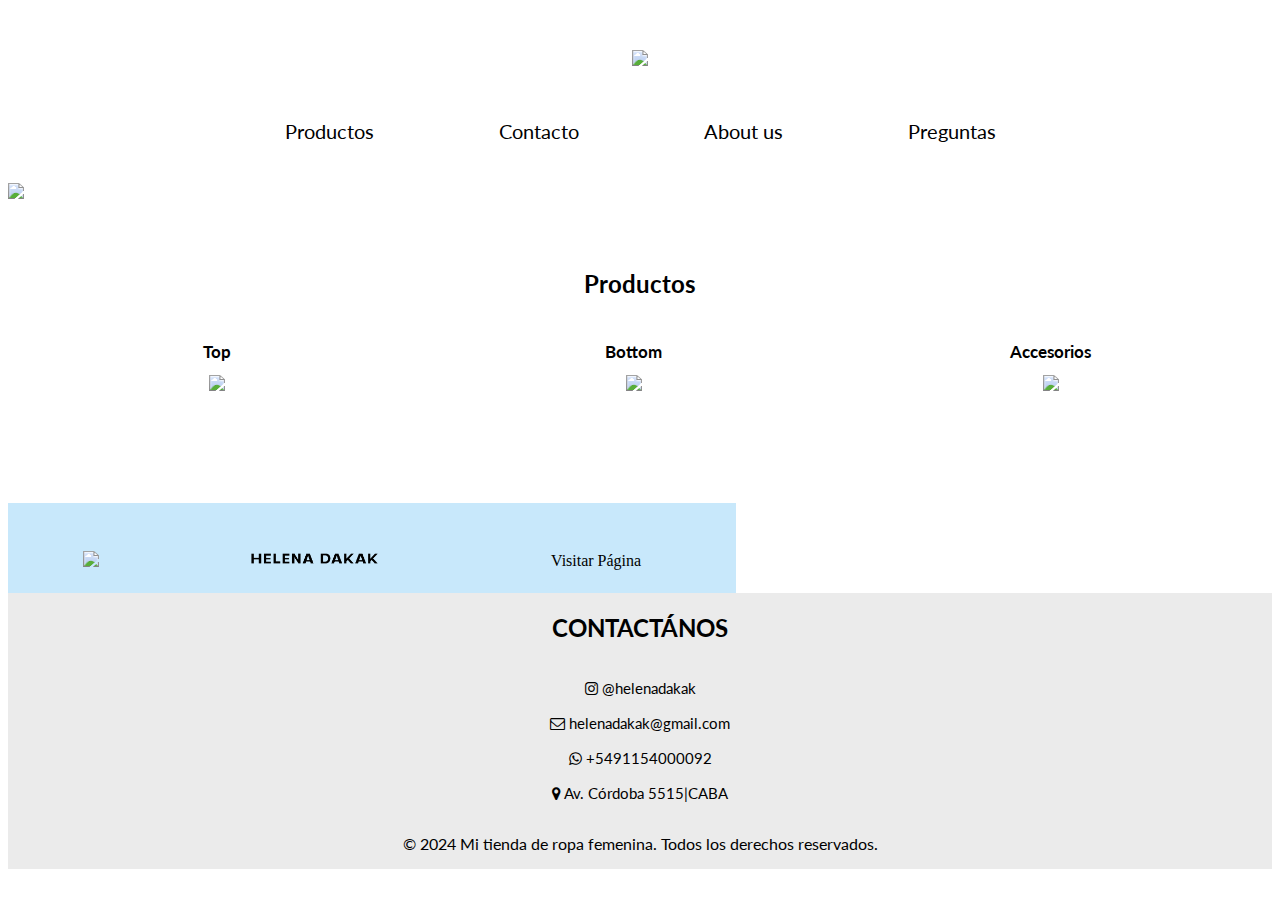
==== index.html @ cd058333 "Add files via upload" ====
<!doctype html>
<html>
<head>
<meta charset="utf-8">
            
<title>Helena Dakak</title>

    <meta name="viewport" content="width=device=width, initial scale=1.0">
    <link rel="preconnect" href="https://fonts.googleapis.com">
    <link rel="preconnect" href="https://fonts.gstatic.com" crossorigin>
    <link href="https://fonts.googleapis.com/css2?family=Lato:ital,wght@0,100;0,300;0,400;0,700;0,900;1,100;1,300;1,400;1,700;1,900&display=swap" rel="stylesheet">
    <link rel="stylesheet" href="https://cdnjs.cloudflare.com/ajax/libs/font-awesome/4.7.0/css/font-awesome.min.css">
    <link rel="stylesheet" href="estilo.css">
</head>

<body>
        <header>
		<img class="logo" src="galeria/helenadakak.png">

        <a href="#" id="icono" onclick="MiFuncion()">
        <i class="fa fa-bars" aria-hidden="true"></i>
        </a>

        <nav id="navegador" class=" ">
        <a href="#Productos"> Productos </a>
        <a href="#Contacto"> Contacto </a>
        <a href="aboutus.html">About us </a>
        <a href="formulario.html">Preguntas</a>
        </nav>
        </header>

        <section>
            <div class="banner">
                <picture>
                    <source media="(min-width: 768px)" srcset="galeria/imprincipal.jpeg"> 
                <img class="banner" src="galeria/prinicpal.jpeg">
                </picture>
                </div>
        </section>
    
                <div class="contenedor" id="Productos">
                    <h2>Productos</h2>
                    <div class="caja3columnas">
                        <a href="top.html"><h2>Top</h2>
                        <img class="camisainicio" src="galeria/camisa.jpeg"> </a>
                    </div>
                    <div class="caja3columnas">
                        <a href="bottom.html"><h2>Bottom</h2>
                        <img class="pollerasinicio" src="galeria/pollera1.jpeg"> </a>
                    </div>
                    <div class="caja3columnas">
                        <a href="accesorios.html"><h2>Accesorios</h2>
                        <img class= "collarinicio" src="galeria/cartera01.jpeg"></a>
                </div> 

                <section>
                    <iframe class="cajaanuncio" src="anuncio.html"
                            scrolling="no" frameborder="0"></iframe>
                    </section>
               
                </main>
            <footer>
                <div class="contenedor2">
                    <h2> CONTACTÁNOS </h2>
                <div id="Contacto">
                 <p> <a href= "https://www.instagram.com/vitaportfolio_/" target="_blank"> <i class="fa fa-instagram" aria-hidden="true">  </i> @helenadakak </a></p>
                    
                  <p> <a href="mailto:vpasqu@palermo.edu?Subject=Consulta%20helenadakak%20BA" target="_blank"> <i class="fa fa-envelope-o" aria-hidden="true"> </i> helenadakak@gmail.com </a></p>
                    
                  <p> <a href="https://wa.me/3875005084" target="_blank"> <i class="fa fa-whatsapp" aria-hidden="true"> </i> +5491154000092 </a></p>
                
                  <p> <a href="https://maps.apple.com/?address=Avenida%20C%C3%B3rdoba%205515,%20C1414%20Buenos%20Aires,%20CABA,%20Argentina&ll=-34.587780,-58.439486&q=Avenida%20C%C3%B3rdoba%205515&_ext=EiYp1okVjs9LQcAx5v/V2vM4TcA5WLTvMalKQcBB3gy3TI43TcBQBA%3D%3D" target="_blank"> <i class="fa fa-map-marker" aria-hidden="true"></i> Av. Córdoba 5515|CABA </a></p>
                    </div>

                    </div>
                </footer>
                
        
            <footer>
                <p>&copy; 2024 Mi tienda de ropa femenina. Todos los derechos reservados.</p>
            </footer>
            <script>

                document.getElementById('icono').addEventListener('click', function() {
                    document.getElementById('navegador').classList.toggle('mostrarmenu');
                });
            </script>
        </body>
    </html>
---- estilo.css ----
@charset "utf-8";
/* CSS Document */
.lato-thin {
  font-family: "Lato", sans-serif;
  font-weight: 100;
  font-style: normal;
}

.lato-light {
  font-family: "Lato", sans-serif;
  font-weight: 300;
  font-style: normal;
}

.lato-regular {
  font-family: "Lato", sans-serif;
  font-weight: 400;
  font-style: normal;
}

.lato-bold {
  font-family: "Lato", sans-serif;
  font-weight: 700;
  font-style: normal;
}

.lato-black {
  font-family: "Lato", sans-serif;
  font-weight: 900;
  font-style: normal;
}

.lato-thin-italic {
  font-family: "Lato", sans-serif;
  font-weight: 100;
  font-style: italic;
}

.lato-light-italic {
  font-family: "Lato", sans-serif;
  font-weight: 300;
  font-style: italic;
}

.lato-regular-italic {
  font-family: "Lato", sans-serif;
  font-weight: 400;
  font-style: italic;
}

.lato-bold-italic {
  font-family: "Lato", sans-serif;
  font-weight: 700;
  font-style: italic;
}

.lato-black-italic {
  font-family: "Lato", sans-serif;
  font-weight: 900;
  font-style: italic;
}
.logo {width: 250px;margin-top: 30px;margin-bottom: 50px;}
header {text-align: center; margin: 20px;}
.banner img { text-align: center; margin-top: 40px; display: block; margin-left: auto ; margin-bottom: 50px;width: 100%;}
.banner video{text-align: center;margin-top: 40px;display: block;margin-left: auto;margin-bottom: 50px;width: 100%;}
html {scroll-behavior: smooth}

body {background-color: #ffffff; font-family:"Lato"}

nav{display: none;}
nav a {color: #000000; font-size: 20px; margin: 60px; text-align: center; text-decoration: none;}
nav ul li {display: inline-block}

nav a:hover {color: #e7e7e7; transition: all 1s}

.contenedor, .contenedor2 {display: flex; flex-flow: wrap;text-align: center;}
.contenedor2 h2 {width: 100%; text-align: center}
#Contacto{width: 100%;text-align: center;}


.caja3columnas {color: #000000; font-family: "Lato"; font-size: 11px; text-align: center; margin-bottom: 100px; padding: 10px; text-decoration: none; width: 33%; box-sizing: border-box; position: relative}

.caja3columnas a {text-decoration: none; color: #000000;  display: block}

.camisainicio {width: 100%}
.pollerasinicio {width: 100%}
.collarinicio {width: 100%}

footer {background-color: #ebebeb; text-align: center; width: 100%;}
footer a {color: #000000; text-decoration: none; font-size: 15px;text-align: center;width: 100px;}

img{max-width: 100%;}

.titulo{text-align: center;margin-top: 35px;margin-bottom: 5px;}
.titulo img{width: 8%;}
.titulo2 {text-align: center;margin-top: 35px;margin-bottom: 5px;}
.titulo2 img{width: 14%;}
.titulo3 {text-align: center;margin-top: 35px;margin-bottom: 5px;}
.tutulo3 img {width: 18%;}
.titulo4 {text-align: center;margin-top: 35px;margin-bottom: 5px;}
.titulo4 img {width: 17%;}

.prev {color: #ffffff !important ;position: absolute; top: 40%;font-size:30px;left:15px}
.next {color: #ffffff !important ;position: absolute; top: 40%;font-size:30px;right: 35px}
.mostrarmenu{display:block;}
#icono{position: absolute;right: 10px;}

.caja3columnas .boton{color: #ffffff;background-color: #000000;text-align: center;text-decoration: none;padding: 6px;border-radius: 15px;}
.contenedor3 {max-width: 1000px;}
h2 {width: 100%; text-align: center;}
h3 {width: 100%; text-align: left;}
.cajaanuncio {width: 728px; height: 90px; display: block; margin: auto; text-align: center;}  

form {margin: auto; width: 30%}
.nombre {text-align: center; color:#000000; margin-bottom: 10px}
.boton2 {background-color:#000000; color: white; margin: 10px; margin-left: 150px; text-decoration: none; padding: 6px; border-radius: 15px}
.boton2:hover {background-color: white; color:#000000; transition: all 1s}
.contenedor3 {max-width: 1000px}


@media (max-width: 480px){
	#icono {display: block; position: absolute; right: 10px; top: 65px}
	header {display: block}
	nav {display: none} 
	.mostrarmenu {display: block; }
	.caja3columnas {width: 100%}
	.caja2columnas {width: 100%}
	.topsinicio {width: 98%}
	.pollersinicio {width: 98%}
	.pantalonesinicio {width: 98%}
	.cajaanuncio {width: 300px; height: 250px}
	nav a {display: block}
  .navegador{display: none;}
  .navegador.mostrarmenu{display: flex;}
  .cajaanuncio {width: 300px; height: 600px}
  form {width: 70 px;}
}

  /* Mostrar la barra de navegación y ocultar el ícono en pantallas grandes */
@media (min-width: 1024px) {
  nav {
      display: block;text-align: center;}
  #icono{display: none;}
  
}
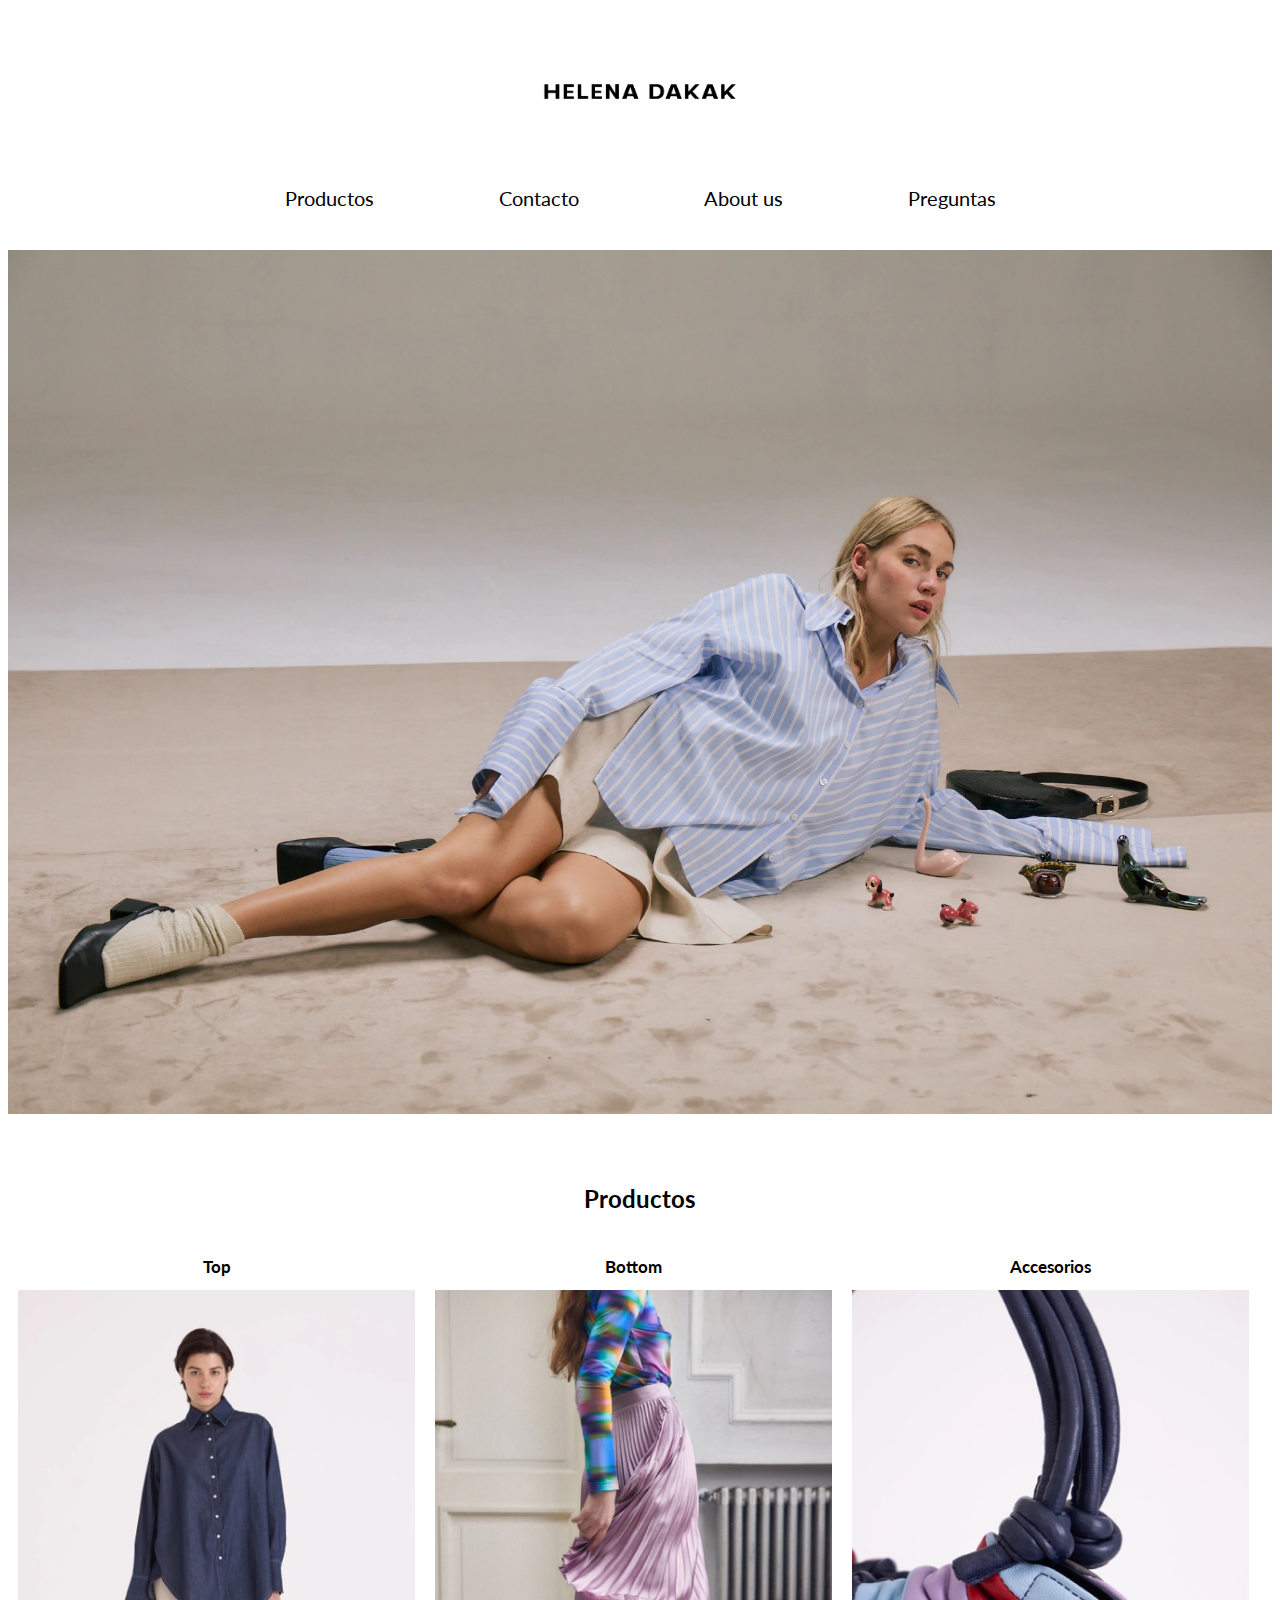
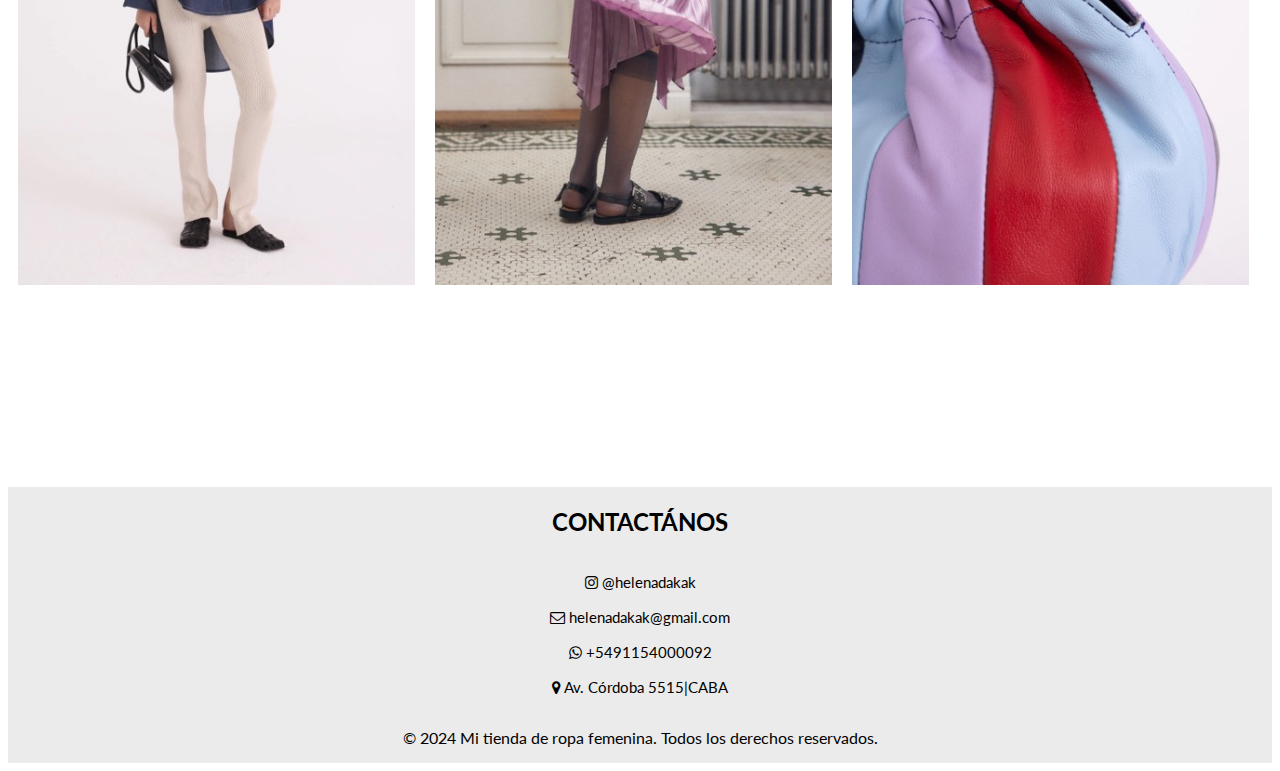
==== commit 9ae6bcb9: "Add files via upload" ====
--- a/index.html
+++ b/index.html
@@ -54,7 +54,7 @@
                 </div> 
 
                 <section>
-                    <iframe class="cajaanuncio" src="anuncio.html"
+                    <iframe class="cajaanuncio" src="https://simongallardo.github.io/anuncio.html"
                             scrolling="no" frameborder="0"></iframe>
                     </section>
                
--- a/estilo.css
+++ b/estilo.css
@@ -110,13 +110,12 @@
 h2 {width: 100%; text-align: center;}
 h3 {width: 100%; text-align: left;}
 .cajaanuncio {width: 728px; height: 90px; display: block; margin: auto; text-align: center;}  
-
 form {margin: auto; width: 30%}
 .nombre {text-align: center; color:#000000; margin-bottom: 10px}
 .boton2 {background-color:#000000; color: white; margin: 10px; margin-left: 150px; text-decoration: none; padding: 6px; border-radius: 15px}
 .boton2:hover {background-color: white; color:#000000; transition: all 1s}
 .contenedor3 {max-width: 1000px}
-
+section {width: 100%;}
 
 @media (max-width: 480px){
 	#icono {display: block; position: absolute; right: 10px; top: 65px}
@@ -128,7 +127,6 @@
 	.topsinicio {width: 98%}
 	.pollersinicio {width: 98%}
 	.pantalonesinicio {width: 98%}
-	.cajaanuncio {width: 300px; height: 250px}
 	nav a {display: block}
   .navegador{display: none;}
   .navegador.mostrarmenu{display: flex;}
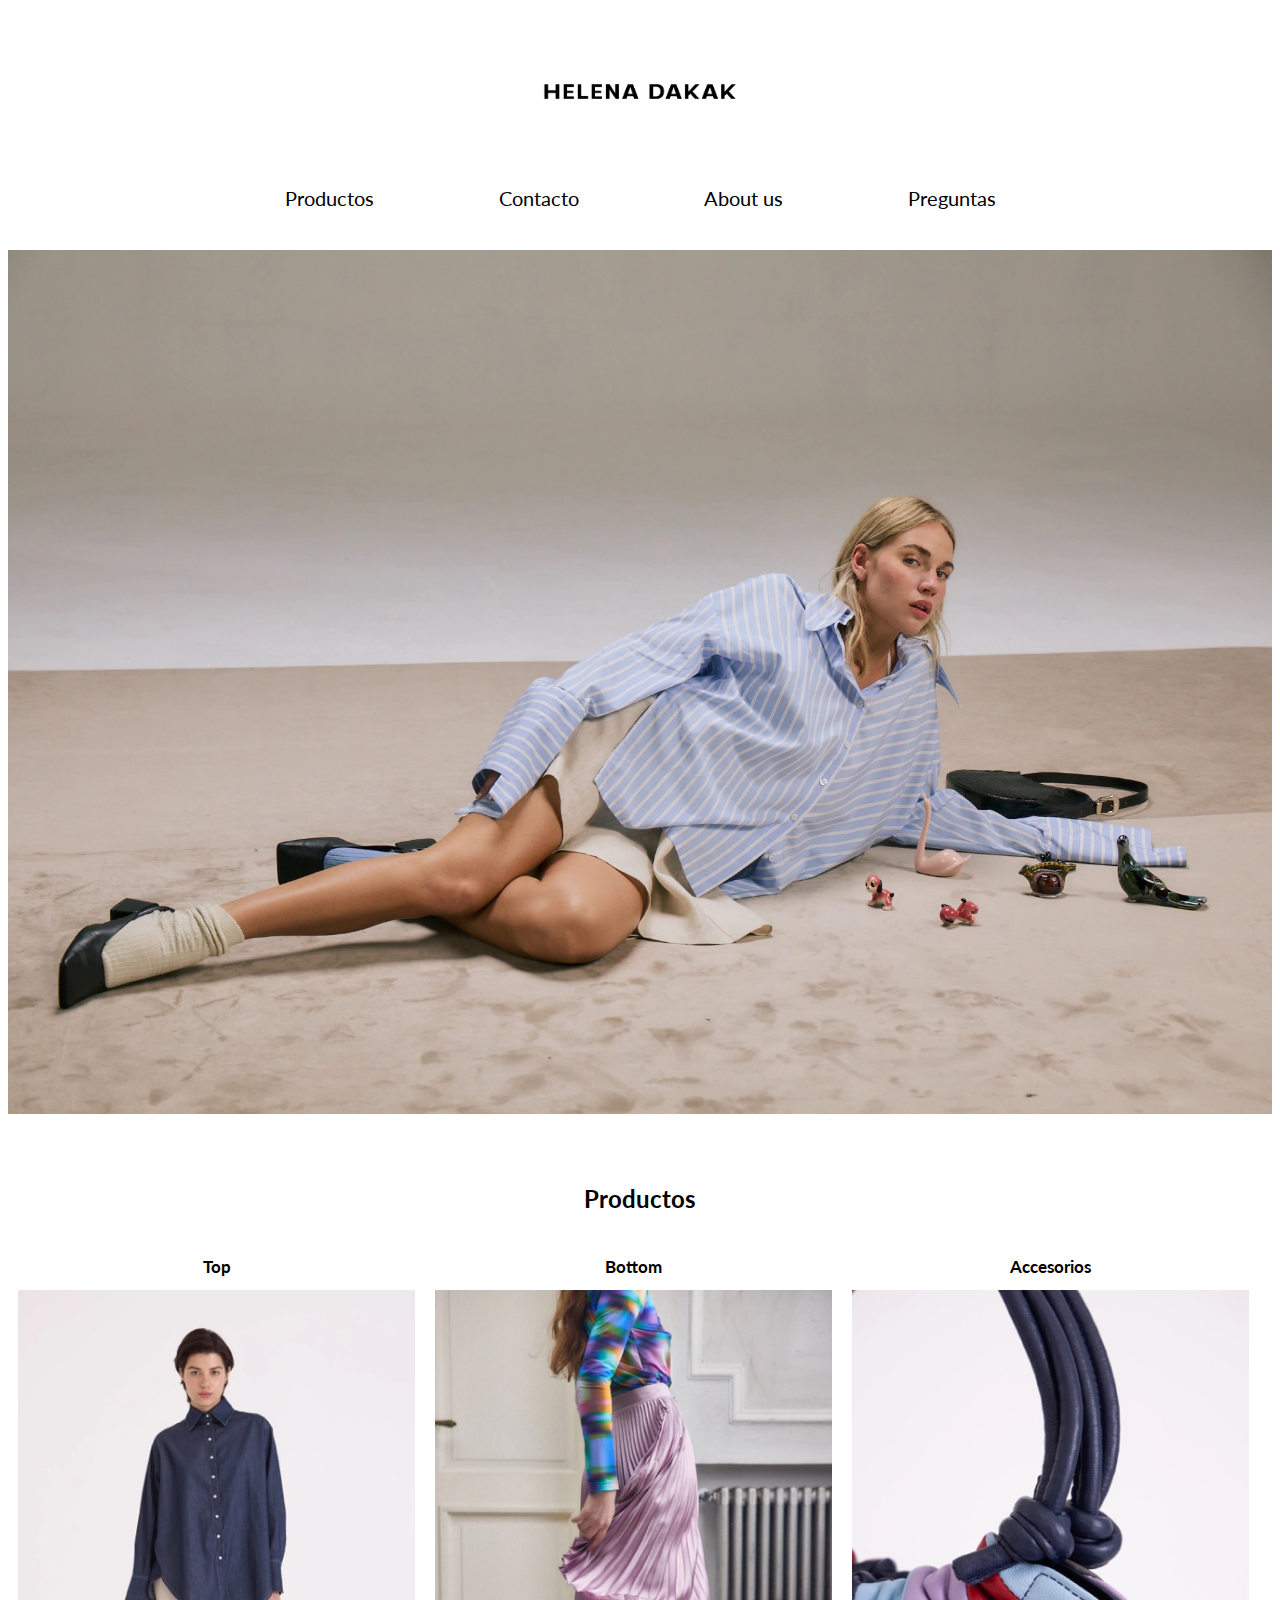
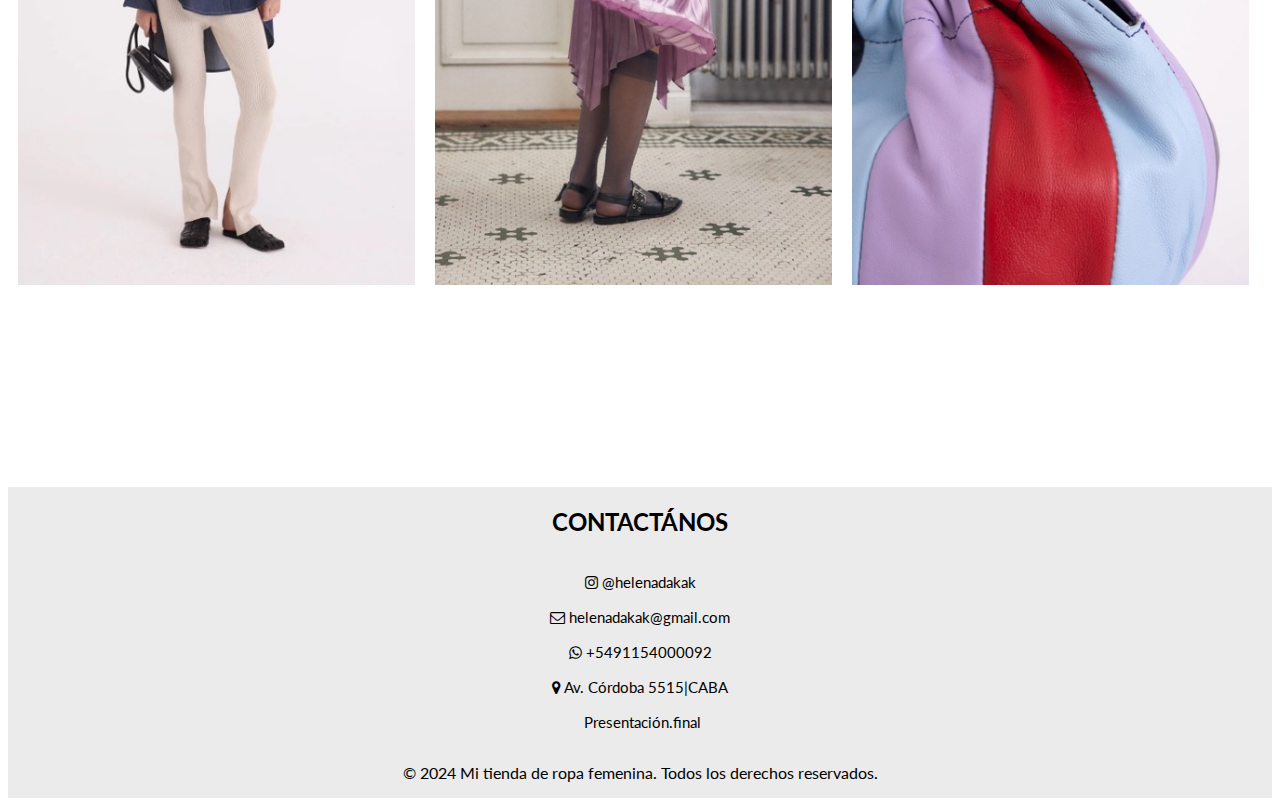
==== commit 2f2fceaa: "Add files via upload" ====
--- a/index.html
+++ b/index.html
@@ -5,7 +5,7 @@
             
 <title>Helena Dakak</title>
 
-    <meta name="viewport" content="width=device=width, initial scale=1.0">
+    <meta name="viewport" content="width=device=width, initial-scale=1.0">
     <link rel="preconnect" href="https://fonts.googleapis.com">
     <link rel="preconnect" href="https://fonts.gstatic.com" crossorigin>
     <link href="https://fonts.googleapis.com/css2?family=Lato:ital,wght@0,100;0,300;0,400;0,700;0,900;1,100;1,300;1,400;1,700;1,900&display=swap" rel="stylesheet">
@@ -70,6 +70,7 @@
                   <p> <a href="https://wa.me/3875005084" target="_blank"> <i class="fa fa-whatsapp" aria-hidden="true"> </i> +5491154000092 </a></p>
                 
                   <p> <a href="https://maps.apple.com/?address=Avenida%20C%C3%B3rdoba%205515,%20C1414%20Buenos%20Aires,%20CABA,%20Argentina&ll=-34.587780,-58.439486&q=Avenida%20C%C3%B3rdoba%205515&_ext=EiYp1okVjs9LQcAx5v/V2vM4TcA5WLTvMalKQcBB3gy3TI43TcBQBA%3D%3D" target="_blank"> <i class="fa fa-map-marker" aria-hidden="true"></i> Av. Córdoba 5515|CABA </a></p>
+                  <p> <a href="https://vitapasquale.github.io/presentacion" target="_blank"> <i class="fa fa-presentacion" aria-hidden="true">  </i> Presentación.final</a></p>
                     </div>
 
                     </div>
--- a/estilo.css
+++ b/estilo.css
@@ -99,6 +99,7 @@
 .tutulo3 img {width: 18%;}
 .titulo4 {text-align: center;margin-top: 35px;margin-bottom: 5px;}
 .titulo4 img {width: 17%;}
+.titulo5 {text-align: left; font-size: 18px;}
 
 .prev {color: #ffffff !important ;position: absolute; top: 40%;font-size:30px;left:15px}
 .next {color: #ffffff !important ;position: absolute; top: 40%;font-size:30px;right: 35px}
@@ -106,16 +107,55 @@
 #icono{position: absolute;right: 10px;}
 
 .caja3columnas .boton{color: #ffffff;background-color: #000000;text-align: center;text-decoration: none;padding: 6px;border-radius: 15px;}
-.contenedor3 {max-width: 1000px;}
+
 h2 {width: 100%; text-align: center;}
 h3 {width: 100%; text-align: left;}
+h4{width:100%; text-align: center; color: #278e12;}
 .cajaanuncio {width: 728px; height: 90px; display: block; margin: auto; text-align: center;}  
 form {margin: auto; width: 30%}
 .nombre {text-align: center; color:#000000; margin-bottom: 10px}
 .boton2 {background-color:#000000; color: white; margin: 10px; margin-left: 150px; text-decoration: none; padding: 6px; border-radius: 15px}
 .boton2:hover {background-color: white; color:#000000; transition: all 1s}
 .contenedor3 {max-width: 1000px}
+.contenedor5 {max-width: 1000px; text-align: center;display: flex; flex-flow: wrap; justify-content: center;margin:auto}
 section {width: 100%;}
+/* Hacer los campos del formulario más grandes en dispositivos móviles */
+input[type="text"],
+input[type="email"] {
+    width: 100%; /* Ocupa todo el ancho de la pantalla */
+    padding: 12px; /* Aumentar el espacio dentro del campo */
+    font-size: 18px; /* Aumentar el tamaño del texto */
+    border-radius: 8px; /* Bordes redondeados para un aspecto moderno */
+    border: 1px solid #ccc;
+    box-sizing: border-box; /* Asegura que el padding no expanda el ancho del input */
+    margin-bottom: 15px; /* Espacio entre campos */
+}
+
+/* Ajustar el botón de envío */
+input[type="submit"] {
+    width: 100%;
+    padding: 15px;
+    background-color: #A4C8E1; /* Color pastel */
+    color: white;
+    border: none;
+    font-size: 18px;
+    border-radius: 8px;
+    cursor: pointer;
+}
+
+input[type="submit"]:hover {
+    background-color: #A8E1D3; /* Cambia el color al pasar el mouse */
+}
+
+/* Ajustar los márgenes y padding en dispositivos móviles */
+@media (max-width: 768px) {
+    .contenedor3, .contenedor4 , .contenedor5 {
+        padding: 20px;
+        margin: 0 auto;
+    }
+}
+
+
 
 @media (max-width: 480px){
 	#icono {display: block; position: absolute; right: 10px; top: 65px}
